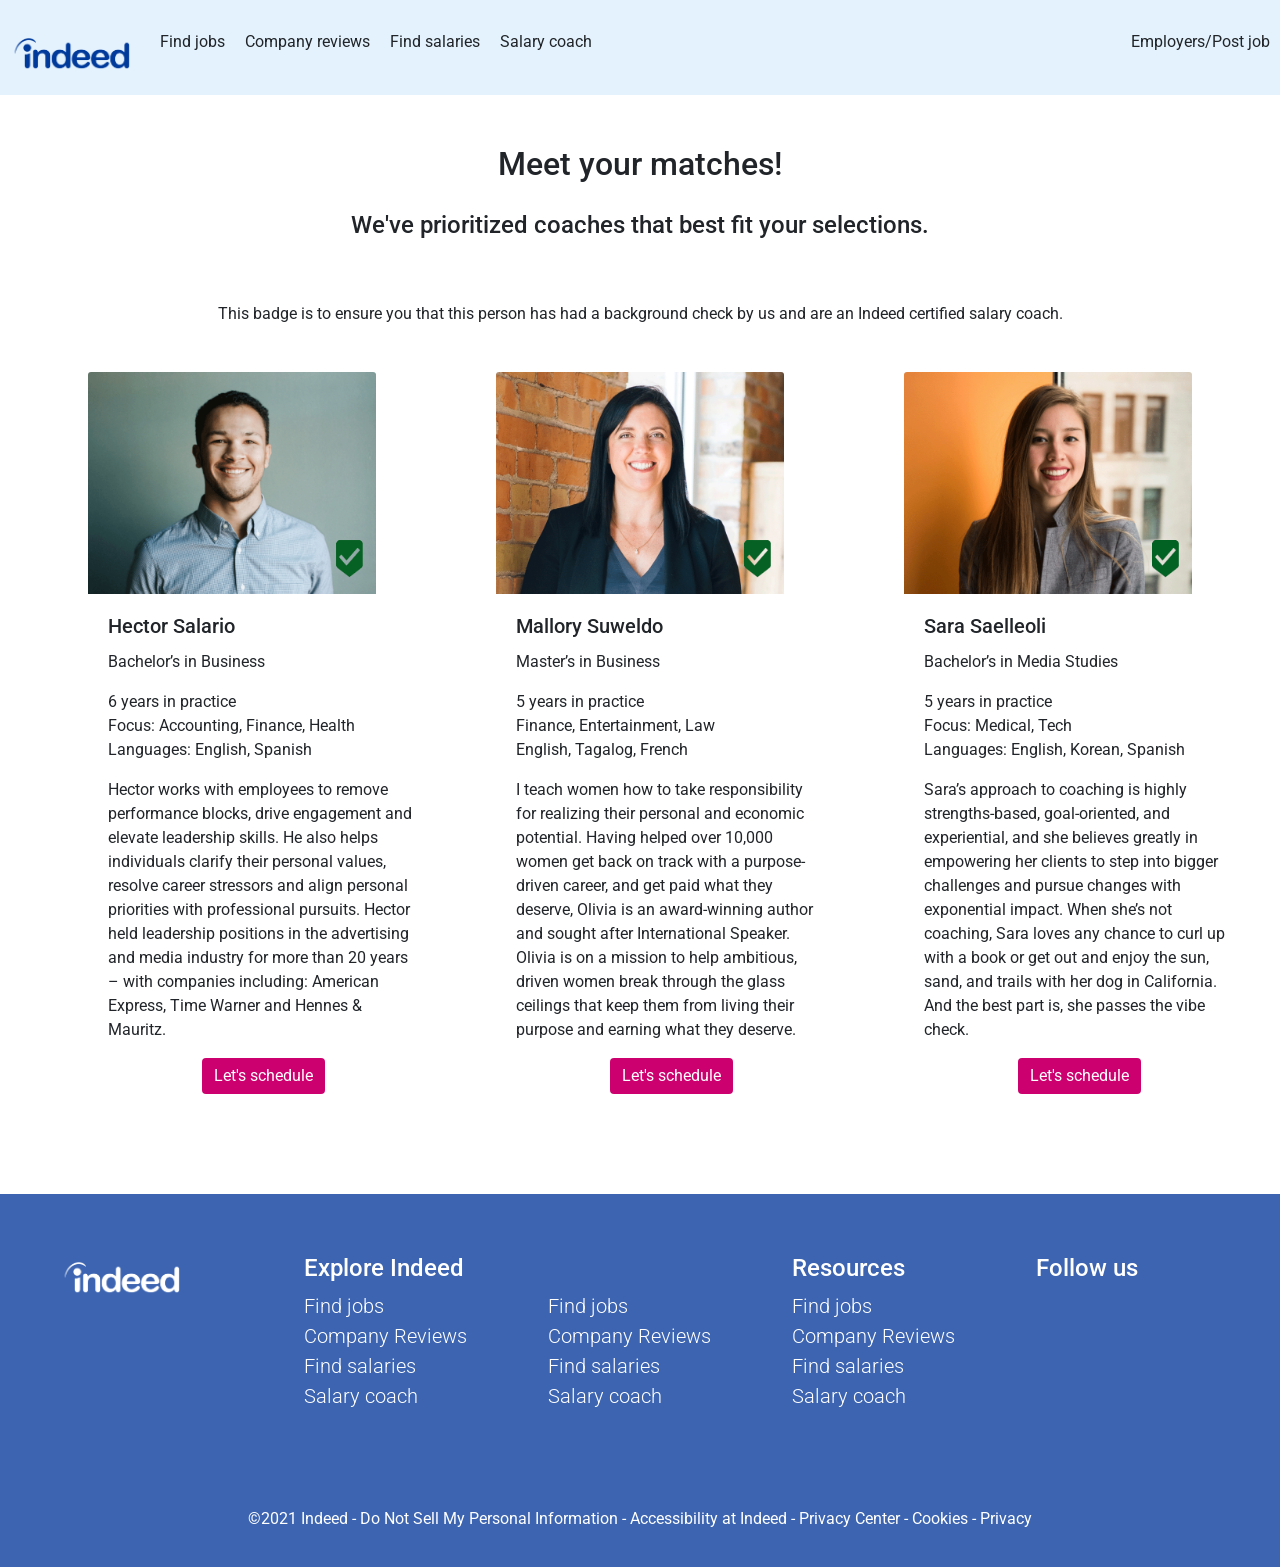
==== index.html @ b339feb4 "Update index.html" ====
<!DOCTYPE html>
<html lang="en"></html>
<head>
    <meta charset="UTF-8">
    <meta http-equiv="X-UA-Compatible" content="IE=edge">
    <meta name="viewport" content="width=device-width, initial-scale=1.0">
    <link rel="stylesheet" href="https://stackpath.bootstrapcdn.com/bootstrap/4.3.1/css/bootstrap.min.css" integrity="sha384-ggOyR0iXCbMQv3Xipma34MD+dH/1fQ784/j6cY/iJTQUOhcWr7x9JvoRxT2MZw1T" crossorigin="anonymous">
    <link rel="stylesheet" href="style.css">
    <link rel="preconnect" href="https://fonts.googleapis.com">
    <link rel="preconnect" href="https://fonts.gstatic.com" crossorigin>
    <link href="https://fonts.googleapis.com/css2?family=Roboto:ital,wght@0,100;1,100&display=swap" rel="stylesheet">
    <link rel="preconnect" href="https://fonts.googleapis.com">
    <link rel="preconnect" href="https://fonts.gstatic.com" crossorigin>
    <link href="https://fonts.googleapis.com/css2?family=Noto+Sans&display=swap" rel="stylesheet">

    <title>final-project-salary-meet-your-matches</title>
</head>
    <nav class="nav" style="background-color: #e3f2fd;">
        <ul class="ul">
            <li class="li">
            <img src="images/Indeed_2021_Logo_RGB_Blue.png" style="width:130px; height:50px;" alt="indeed-logo-dark">
            </li>
            <li class="li">Find jobs
            </li>
            <li class="li">Company reviews
            </li>
            <li class="li">Find salaries
            </li>
            <li class="li">Salary coach
            </li>
            <li class="li" id="upper-right">Employers/Post job
            </li>
        </ul>
    </nav>
<body>

<section>
<h2>Meet your matches!</h2>
<h4>We've prioritized coaches that best fit your selections.</h4>
<div class="badge-description">
    <img>
    <p>This badge is to ensure you that this person has had a background check by us and are an Indeed certified salary coach.</p>
</div>
<section>
<section>
    <div class="coach-selections">
        <div class="coach" style="width: 18rem;">
            <img src="images/coach-hector-badge.png" class="card-img-top" alt="hector">
            <div class="card-body">
                <h5 class="card-title">Hector Salario</h5>
                <p class="card-text">Bachelor’s in Business</p>
                <p class="card-text">6 years in practice<br>Focus: Accounting, Finance, Health<br>Languages: English, Spanish</p>
                <p class="card-text">Hector works with employees to remove performance blocks, drive engagement and elevate leadership skills. He also helps individuals clarify their personal values, resolve career stressors and align personal priorities with professional pursuits. Hector held leadership positions in the advertising and media industry for more than 20 years – with companies including: American Express, Time Warner and Hennes & Mauritz.</p>
                <div class="schedule-button">
                <a href="#" class="btn btn-primary">Let's schedule</a>
                </div>
            </div>
        </div>
        <div class="coach" style="width: 18rem;">
            <img src="images/coach-mallory-badge.png" class="card-img-top" alt="mallory">
            <div class="card-body">
                <h5 class="card-title">Mallory Suweldo</h5>
                <p class="card-text">Master’s in Business</p>
                <p class="card-text">5 years in practice<br>Finance, Entertainment, Law<br>English, Tagalog, French</p>
                <p class="card-text">I teach women how to take responsibility for realizing their personal and economic potential. Having helped over 10,000 women get back on track with a purpose-driven career, and get paid what they deserve, Olivia is an award-winning author and sought after International Speaker. Olivia is on a mission to help ambitious, driven women break through the glass ceilings that keep them from living their purpose and earning what they deserve. </p>
                <div class="schedule-button">
                <a href="https://yixiaoli06.github.io/final-project-salary-coach-selection-page/" class="btn btn-primary">Let's schedule</a>
                </div>
            </div>
        </div>
        <div class="coach" style="width: 18rem;">
            <img src="images/coach-sara-badge.png" class="card-img-top" alt="sara">
            <div class="card-body">
                <h5 class="card-title">Sara Saelleoli</h5>
                <p class="card-text">Bachelor’s in Media Studies</p>
                <p class="card-text">5 years in practice<br>Focus: Medical, Tech<br>Languages: English, Korean, Spanish</p>
                <p class="card-text">Sara’s approach to coaching is highly strengths-based, goal-oriented, and experiential, and she believes greatly in empowering her clients to step into bigger challenges and pursue changes with exponential impact. When she’s not coaching, Sara loves any chance to curl up with a book or get out and enjoy the sun, sand, and trails with her dog in California. And the best part is, she passes the vibe check.</p>
                <div class="schedule-button">
                <a href="#" class="btn btn-primary">Let's schedule</a>
                </div>
            </div>
        </div>
    </div>


    <div class="footer">
        <div class="light-logo">
            <img src="images/Indeed_2021_Logo_RGB_White.png" style="width:130px; height:50px;" alt="indeed-logo-light"> 
        </div>
        <div class="explore-indeed">
          <h4 id="footerheading">Explore Indeed</h4>
          <p class="lead">Find jobs<br>Company Reviews<br>Find salaries<br>Salary coach</p>
        </div>
        <div class="explore-indeed-cont">
            <h4 id="footerheading"><br></h4>
            <p class="lead">Find jobs<br>Company Reviews<br>Find salaries<br>Salary coach</p>
        </div>
        <div class="resources">
            <h4 id="footerheading">Resources</h4>
            <p class="lead">Find jobs<br>Company Reviews<br>Find salaries<br>Salary coach</p>
        </div>
        <div class="follow-us">
            <h4 id="footerheading">Follow us</h4>
        </div>
      </div>
      <div class="copyright">
        <p id="textcopy">©2021 Indeed - Do Not Sell My Personal Information - Accessibility at Indeed - Privacy Center - Cookies - Privacy</p>
    </div>
</section>



        <script src="https://code.jquery.com/jquery-3.3.1.slim.min.js" integrity="sha384-q8i/X+965DzO0rT7abK41JStQIAqVgRVzpbzo5smXKp4YfRvH+8abtTE1Pi6jizo" crossorigin="anonymous"></script>
        <script src="https://cdnjs.cloudflare.com/ajax/libs/popper.js/1.14.7/umd/popper.min.js" integrity="sha384-UO2eT0CpHqdSJQ6hJty5KVphtPhzWj9WO1clHTMGa3JDZwrnQq4sF86dIHNDz0W1" crossorigin="anonymous"></script>
        <script src="https://stackpath.bootstrapcdn.com/bootstrap/4.3.1/js/bootstrap.min.js" integrity="sha384-JjSmVgyd0p3pXB1rRibZUAYoIIy6OrQ6VrjIEaFf/nJGzIxFDsf4x0xIM+B07jRM" crossorigin="anonymous"></script>
    </body>
    </html>
---- style.css ----
h1{
font-family: 'Noto Sans', sans-serif;
font: bold;
text-align: center;
padding: 20px;
color: white;
}

h2{
font: bold;
text-align: center;
padding: 50px 0px 20px 0px;
}

h4{
text-align: center;
}

.badge-description{
text-align: center;
padding: 30px;
}

a{
text-align: center;
}

.nav{
height: 95px;
}

.nav li{
display: inline-block;
font-size: 16px;
padding: 10px;
text-align: end;
float: left;
}

.nav li:hover{
color: #CC006E;
}

ul{
width: 100%;
text-align: center;
padding: 20px 0px 0px 0px;
}

#upper-right{
float: right;
padding: 10px;
}

.coach-selections{
display: flex;
flex-direction: row;
justify-content: center;
text-align: left;
}

.coach{
display: block;
margin-left: 60px;
margin-right: 60px;
width: 100%;
}

.card-body{
width: 350px;
height: 600px;
}

.schedule-button{
display: flex;
align-content: flex-end;
justify-content: center;
}

.btn{
background-color: #CC006E;
border: #CC006E;
align-items:  center;
font-size: 16px;
}

.btn:hover{
background-color:lightpink;
border: #CC006E;
color: #CC006E;
}

.footer{
background-color:#3C64B1;
color: white;
padding: 30px;
display: flex;
}

.light-logo{
padding: 30px;
width: 100%;
}

.explore-indeed{
padding: 30px;
width: 100%;
}

.explore-indeed-cont{
padding: 30px;
width: 100%;
}

.resources{
padding: 30px;
width: 100%;
}

.follow-us{
padding: 30px;
width: 100%;
}

#footerheading{
text-align: left;
}

.copyright{
background-color: #3C64B1;
padding: 20px;
}

#textcopy{
color: white;
text-align: center;
justify-content: center;
}
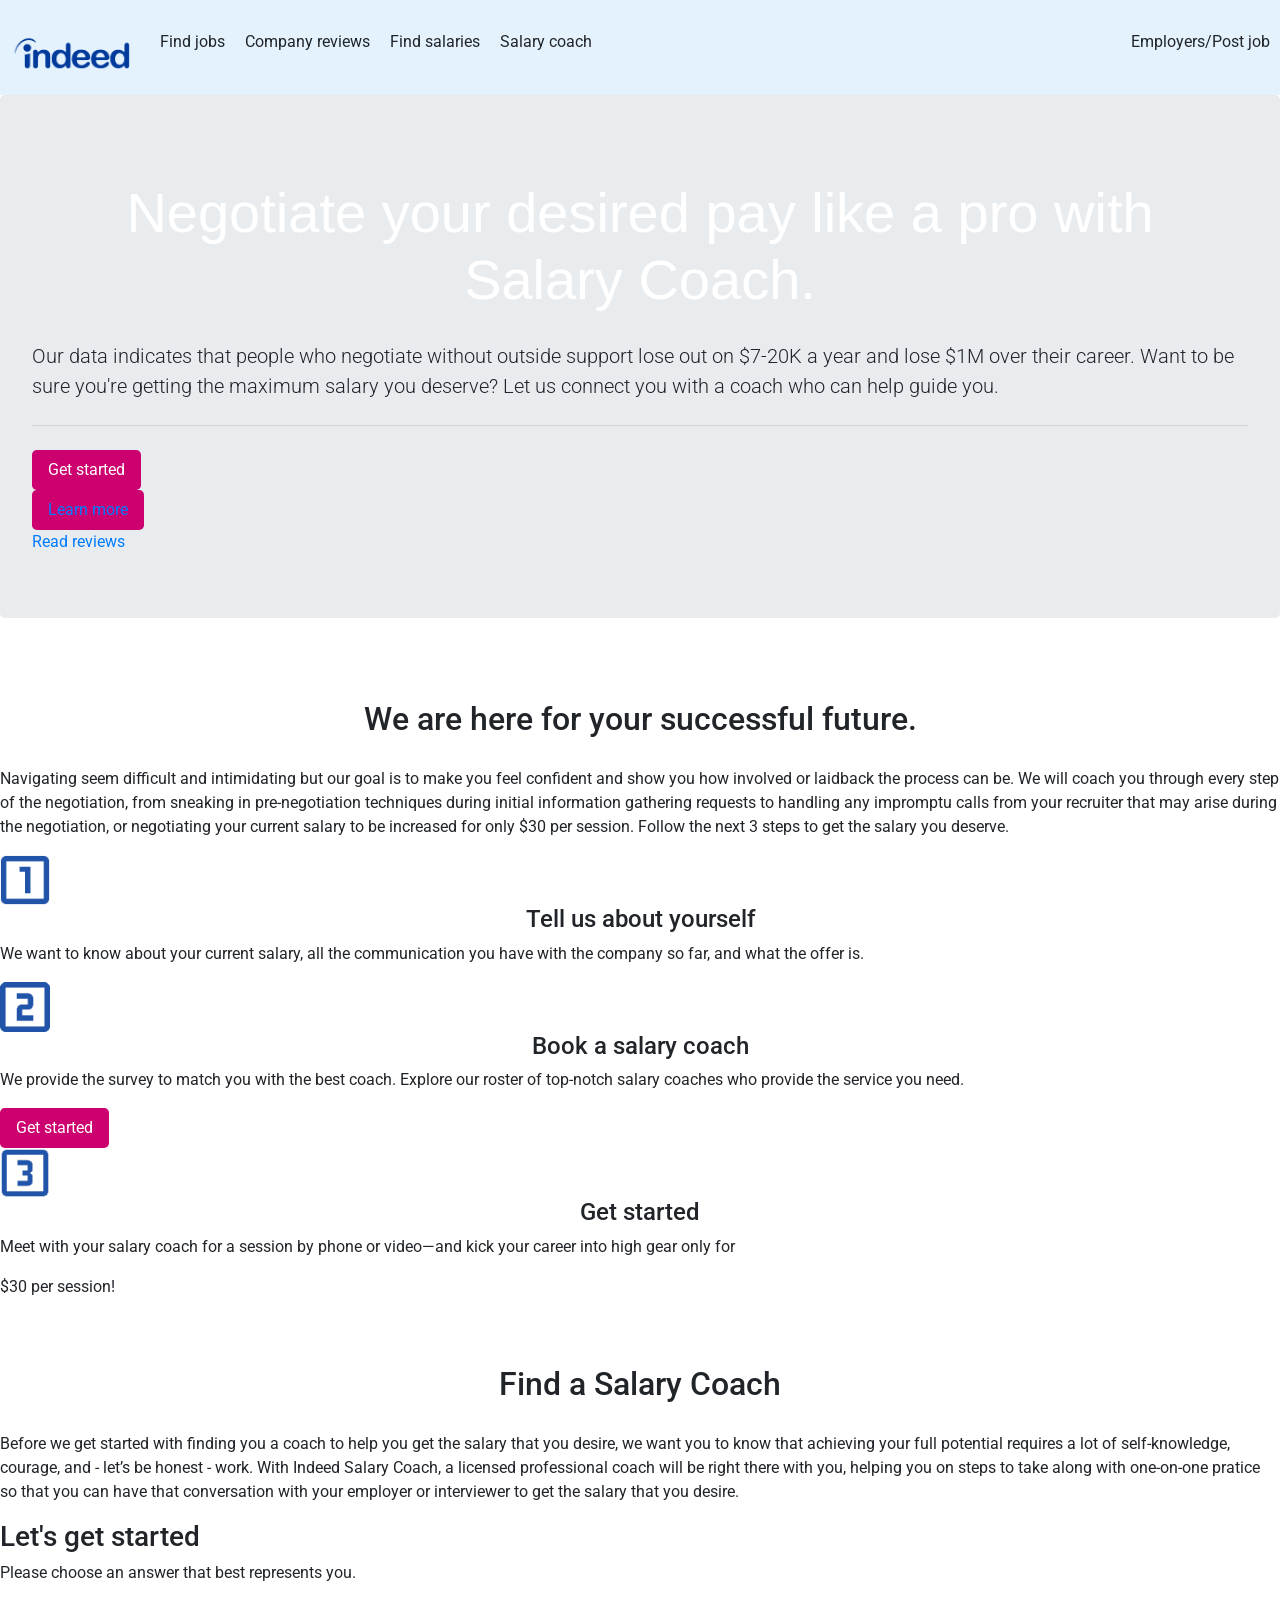
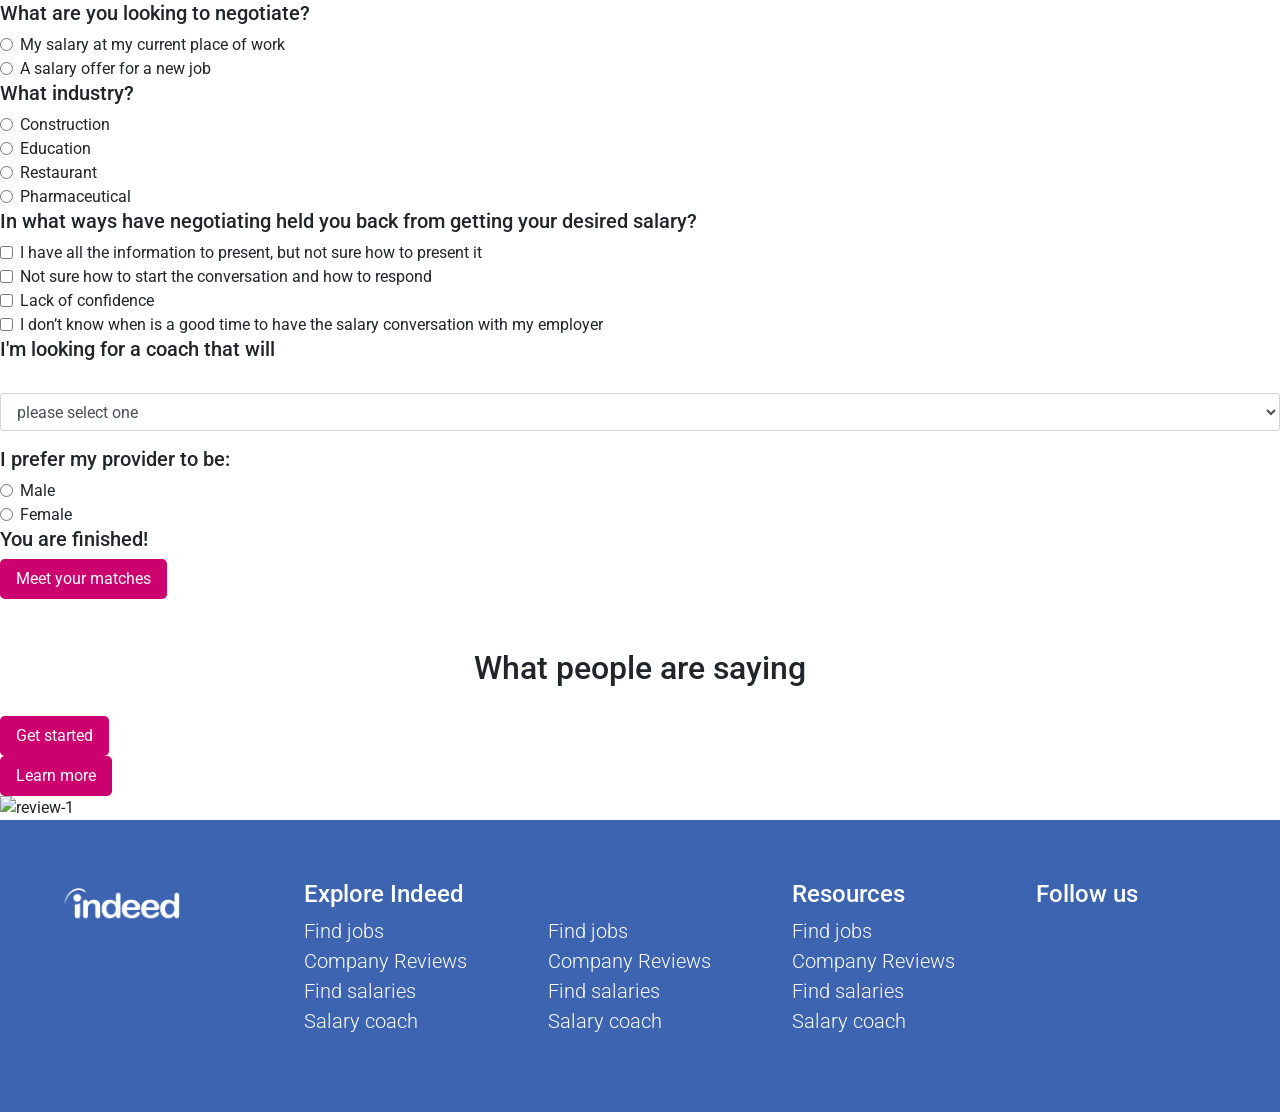
==== commit 395cc5ad: "renamed index to matches and added new homepage" ====
--- a/index.html
+++ b/index.html
@@ -13,12 +13,12 @@
     <link rel="preconnect" href="https://fonts.gstatic.com" crossorigin>
     <link href="https://fonts.googleapis.com/css2?family=Noto+Sans&display=swap" rel="stylesheet">
 
-    <title>final-project-salary-meet-your-matches</title>
+    <title>final-project-landing-page</title>
 </head>
     <nav class="nav" style="background-color: #e3f2fd;">
         <ul class="ul">
-            <li class="li">
-            <img src="images/Indeed_2021_Logo_RGB_Blue.png" style="width:130px; height:50px;" alt="indeed-logo-dark">
+            <li class="li" id="logo">
+                <img src="images/Indeed_2021_Logo_RGB_Blue.png" style="width:130px; height:50px;" alt="indeed-logo-dark">
             </li>
             <li class="li">Find jobs
             </li>
@@ -33,56 +33,223 @@
         </ul>
     </nav>
 <body>
-
-<section>
-<h2>Meet your matches!</h2>
-<h4>We've prioritized coaches that best fit your selections.</h4>
-<div class="badge-description">
-    <img>
-    <p>This badge is to ensure you that this person has had a background check by us and are an Indeed certified salary coach.</p>
-</div>
-<section>
-<section>
-    <div class="coach-selections">
-        <div class="coach" style="width: 18rem;">
-            <img src="images/coach-hector-badge.png" class="card-img-top" alt="hector">
-            <div class="card-body">
-                <h5 class="card-title">Hector Salario</h5>
-                <p class="card-text">Bachelor’s in Business</p>
-                <p class="card-text">6 years in practice<br>Focus: Accounting, Finance, Health<br>Languages: English, Spanish</p>
-                <p class="card-text">Hector works with employees to remove performance blocks, drive engagement and elevate leadership skills. He also helps individuals clarify their personal values, resolve career stressors and align personal priorities with professional pursuits. Hector held leadership positions in the advertising and media industry for more than 20 years – with companies including: American Express, Time Warner and Hennes & Mauritz.</p>
-                <div class="schedule-button">
-                <a href="#" class="btn btn-primary">Let's schedule</a>
+<section>
+    <div class="jumbotron">
+        <h1 class="display-4">Negotiate your desired pay like a pro with Salary Coach.</h1>
+        <p class="lead">Our data indicates that people who negotiate without outside support 
+            lose out on $7-20K a year and lose $1M over their career. Want to be sure you're getting the maximum salary you deserve? Let us connect you with a coach who can help guide you.</p>
+        <hr class="my-4">
+        <div class="heroCTAflex">
+            <div class="heroCTA-get-started">
+                <a class="btn btn-primary btn-lg" href="#get-started" role="button">Get started</a>
+            </div>
+            <div class="heroCTA-learn-more">
+                <a class="btn btn-outline-primary btn-lg" id="alt-btn-style" href="#learn-more" role="button">Learn more</a>
+            </div>
+        </div>
+        <div class="read-reviews-container">
+            <a class="read-reviews" href="#read-reviews">Read reviews</a>
+        </div>
+    </div>
+</section>
+<section>
+    <div class="intro">
+        <h2 id="learn-more">We are here for your successful future.</h2>
+        <p>Navigating seem difficult and intimidating but our goal is to make you feel confident and show you how involved or laidback the process can be. We will coach you through every step of the negotiation, from sneaking in pre-negotiation techniques during initial information gathering requests to handling any impromptu calls from your recruiter that may arise during the negotiation, or negotiating your current salary to be increased for only $30 per session. 
+            Follow the next 3 steps to get the salary you deserve.</p>
+    </div>
+    <div class="intro-cards">
+        <div class="flex-container">
+            <div class="intro-icon">
+                <img src="images/icon-step-1.png" style="width:50px; height:50px;" alt="icon-step-1">
+            </div>
+            <h4>Tell us about yourself</h4>
+            <p>We want to know about your current salary, all the communication you have with the company so far, and what the offer is.</p>
+        </div>
+        <div class="flex-container">
+            <div class="intro-icon">
+                <img src="images/icon-step-2.png" style="width:50px; height:50px;" alt="icon-step-2">
+            </div>
+            <h4>Book a salary coach</h4>
+            <p>We provide the survey to match you with the best coach. Explore our roster of top-notch salary coaches who provide the service you need. </p>
+            <div class="central-btn">
+                <a class="btn btn-primary btn-lg" id="introCTA" href="#get-started" role="button">Get started</a>
+            </div>
+            </div>
+        <div class="flex-container">
+            <div class="intro-icon">
+                <img src="images/icon-step-3.png" style="width:50px; height:50px;" alt="icon-step-3">
+            </div>
+            <h4>Get started</h4>
+            <p>Meet with your salary coach for a session by phone or video—and kick your career into high gear only for</p>
+            <p class="price">$30 per session!</p>
+        </div>
+    </div>
+    </div>
+    <div class="find-coach">
+        <h2>Find a Salary Coach</h2>
+        <p>Before we get started with finding you a coach to help you get the salary that you desire, we want you to know that achieving your full potential requires a lot of self-knowledge, courage, and - let’s be honest - work. With Indeed Salary Coach, a licensed professional coach will be right there with you, helping you on steps to take along with one-on-one pratice so that you can have that conversation with your employer or interviewer to get the salary that you desire.</p>
+    </div>
+</section>
+<section>
+    <div class="form">
+        <div class="heading">
+            <h3 id="get-started">Let's get started</h3>
+            <p>Please choose an answer that best represents you.</p>
+        </div>
+        <div class="q1">
+            <h5>What are you looking to negotiate?</h5>
+            <div class="form-check">
+                <input class="form-check-input" type="radio" name="exampleRadios" id="exampleRadios1" value="option1" >
+                <label class="form-check-label" for="exampleRadios1">
+                My salary at my current place of work
+                </label>
+            </div>
+            <div class="form-check">
+                <input class="form-check-input" type="radio" name="exampleRadios" id="exampleRadios2" value="option2">
+                <label class="form-check-label" for="exampleRadios2">
+                A salary offer for a new job
+                </label>
+            </div>
+        </div>
+        <div class="q2">
+            <h5>What industry?</h5>
+            <div class="form-check">
+                <input class="form-check-input" type="radio" name="exampleRadios" id="exampleRadios1" value="option3" >
+                <label class="form-check-label" for="exampleRadios3">
+                Construction
+                </label>
+            </div>
+            <div class="form-check">
+                <input class="form-check-input" type="radio" name="exampleRadios" id="exampleRadios2" value="option4">
+                <label class="form-check-label" for="exampleRadios4">
+                Education
+                </label>
+            </div>
+            <div class="form-check">
+                <input class="form-check-input" type="radio" name="exampleRadios" id="exampleRadios1" value="option5" >
+                <label class="form-check-label" for="exampleRadios5">
+                Restaurant  
+                </label>
+            </div>
+            <div class="form-check">
+                <input class="form-check-input" type="radio" name="exampleRadios" id="exampleRadios2" value="option6">
+                <label class="form-check-label" for="exampleRadios6">
+                Pharmaceutical
+                </label>
+            </div>
+        </div>
+        <div class="q3">  
+            <h5>In what ways have negotiating held you back from getting your desired salary?</h5>
+            <div class="form-check">
+                <input class="form-check-input" type="checkbox" value="" id="defaultCheck1">
+                <label class="form-check-label" for="defaultCheck1">
+                I have all the information to present, but not sure how to present it
+                </label>
+            </div>
+            <div class="form-check">
+                <input class="form-check-input" type="checkbox" value="" id="defaultCheck1">
+                <label class="form-check-label" for="defaultCheck1">
+                Not sure how to start the conversation and how to respond
+                </label>
+            </div>
+            <div class="form-check">
+                <input class="form-check-input" type="checkbox" value="" id="defaultCheck1">
+                <label class="form-check-label" for="defaultCheck1">
+                Lack of confidence
+                </label>
+            </div>
+            <div class="form-check">
+                <input class="form-check-input" type="checkbox" value="" id="defaultCheck1">
+                <label class="form-check-label" for="defaultCheck1">
+                I don’t know when is a good time to have the salary conversation with my employer
+                </label>
+            </div>
+        </div>
+        <div class="q4">  
+            <h5>I'm looking for a coach that will</h5>
+            <div class="form-group">
+                <label for="exampleFormControlSelect1"></label>
+                <select class="form-control" id="exampleFormControlSelect1">
+                <option>please select one</option>
+                <option>teach me with negotiation techniques</option>
+                <option>have mock negotiation sessions with me</option>
+                <option>run me through different negotiation scenarios</option>
+                <option>help me review</option>
+                </select>
+            </div>
+        <div class="q5">
+            <h5>I prefer my provider to be:</h5>
+            <div class="form-check">
+                <input class="form-check-input" type="radio" name="exampleRadios" id="exampleRadios1" value="option1" >
+                <label class="form-check-label" for="exampleRadios1">
+                Male
+                </label>
+            </div>
+            <div class="form-check">
+                <input class="form-check-input" type="radio" name="exampleRadios" id="exampleRadios2" value="option2">
+                <label class="form-check-label" for="exampleRadios2">
+                Female
+                </label>
+            </div>
+        <div class="end-of-form">
+            <h5>You are finished!</h5>
+            <a class="btn btn-primary btn-lg" href="https://yixiaoli06.github.io/final-project-salary-meet-your-matches/" role="button">Meet your matches</a>
+        </div>
+    </div>
+</section>
+
+<section>
+    <div class="review">
+        <div class="review-container">
+
+            <div class="review-left">
+                <h2 id="read-reviews">What people are saying</h2>
+                <div class="formCTA">
+                    <div class="form-btn-get-started">
+                        <a class="btn btn-primary btn-lg" id="formbutton" href="#get-started" role="button">Get started</a>
+                    </div>
+                    <div class="form-btn-learn-more">
+                        <a class="btn btn-primary btn-lg" id="formbuttons-alt" href="#learn-more" role="button">Learn more</a>
+                    </div>
                 </div>
             </div>
-        </div>
-        <div class="coach" style="width: 18rem;">
-            <img src="images/coach-mallory-badge.png" class="card-img-top" alt="mallory">
-            <div class="card-body">
-                <h5 class="card-title">Mallory Suweldo</h5>
-                <p class="card-text">Master’s in Business</p>
-                <p class="card-text">5 years in practice<br>Finance, Entertainment, Law<br>English, Tagalog, French</p>
-                <p class="card-text">I teach women how to take responsibility for realizing their personal and economic potential. Having helped over 10,000 women get back on track with a purpose-driven career, and get paid what they deserve, Olivia is an award-winning author and sought after International Speaker. Olivia is on a mission to help ambitious, driven women break through the glass ceilings that keep them from living their purpose and earning what they deserve. </p>
-                <div class="schedule-button">
-                <a href="https://yixiaoli06.github.io/final-project-salary-coach-selection-page/" class="btn btn-primary">Let's schedule</a>
-                </div>
-            </div>
-        </div>
-        <div class="coach" style="width: 18rem;">
-            <img src="images/coach-sara-badge.png" class="card-img-top" alt="sara">
-            <div class="card-body">
-                <h5 class="card-title">Sara Saelleoli</h5>
-                <p class="card-text">Bachelor’s in Media Studies</p>
-                <p class="card-text">5 years in practice<br>Focus: Medical, Tech<br>Languages: English, Korean, Spanish</p>
-                <p class="card-text">Sara’s approach to coaching is highly strengths-based, goal-oriented, and experiential, and she believes greatly in empowering her clients to step into bigger challenges and pursue changes with exponential impact. When she’s not coaching, Sara loves any chance to curl up with a book or get out and enjoy the sun, sand, and trails with her dog in California. And the best part is, she passes the vibe check.</p>
-                <div class="schedule-button">
-                <a href="#" class="btn btn-primary">Let's schedule</a>
-                </div>
-            </div>
-        </div>
-    </div>
-
-
+
+            <div class="review-right">
+                <div id="carouselExampleIndicators" class="carousel slide" data-ride="carousel">
+                    <ol class="carousel-indicators">
+                        <li data-target="#carouselExampleIndicators" data-slide-to="0" class="active"></li>
+                        <li data-target="#carouselExampleIndicators" data-slide-to="1"></li>
+                        <li data-target="#carouselExampleIndicators" data-slide-to="2"></li>
+                    </ol>
+                    <div class="carousel-inner">
+                        <div class="carousel-item active">
+                            <img src="images/review-1-kiara.png" class="d-block w-100" alt="review-1">
+                        </div>
+                        <div class="carousel-item">
+                            <img src="images/review-2-will.png" class="d-block w-100" alt="review-2">
+                        </div>
+                        <div class="carousel-item"> 
+                            <img src="images/review-3-andrea.png" class="d-block w-100" alt="review-3">
+                        </div>
+                    </div>
+                    <a class="carousel-control-prev" href="#carouselExampleIndicators" role="button" data-slide="prev">
+                        <span class="carousel-control-prev-icon" aria-hidden="true"></span>
+                        <span class="sr-only">Previous</span>
+                    </a>
+                    <a class="carousel-control-next" href="#carouselExampleIndicators" role="button" data-slide="next">
+                        <span class="carousel-control-next-icon" aria-hidden="true"></span>
+                        <span class="sr-only">Next</span>
+                    </a>
+                    </div>
+            </div>
+
+        </div>
+    </div>
+</section>
+
+
+<section>
     <div class="footer">
         <div class="light-logo">
             <img src="images/Indeed_2021_Logo_RGB_White.png" style="width:130px; height:50px;" alt="indeed-logo-light"> 
@@ -94,21 +261,16 @@
         <div class="explore-indeed-cont">
             <h4 id="footerheading"><br></h4>
             <p class="lead">Find jobs<br>Company Reviews<br>Find salaries<br>Salary coach</p>
-        </div>
-        <div class="resources">
+          </div>
+          <div class="resources">
             <h4 id="footerheading">Resources</h4>
             <p class="lead">Find jobs<br>Company Reviews<br>Find salaries<br>Salary coach</p>
-        </div>
-        <div class="follow-us">
+          </div>
+          <div class="follow-us">
             <h4 id="footerheading">Follow us</h4>
-        </div>
+          </div>
       </div>
-      <div class="copyright">
-        <p id="textcopy">©2021 Indeed - Do Not Sell My Personal Information - Accessibility at Indeed - Privacy Center - Cookies - Privacy</p>
-    </div>
-</section>
-
-
+</section>
 
         <script src="https://code.jquery.com/jquery-3.3.1.slim.min.js" integrity="sha384-q8i/X+965DzO0rT7abK41JStQIAqVgRVzpbzo5smXKp4YfRvH+8abtTE1Pi6jizo" crossorigin="anonymous"></script>
         <script src="https://cdnjs.cloudflare.com/ajax/libs/popper.js/1.14.7/umd/popper.min.js" integrity="sha384-UO2eT0CpHqdSJQ6hJty5KVphtPhzWj9WO1clHTMGa3JDZwrnQq4sF86dIHNDz0W1" crossorigin="anonymous"></script>
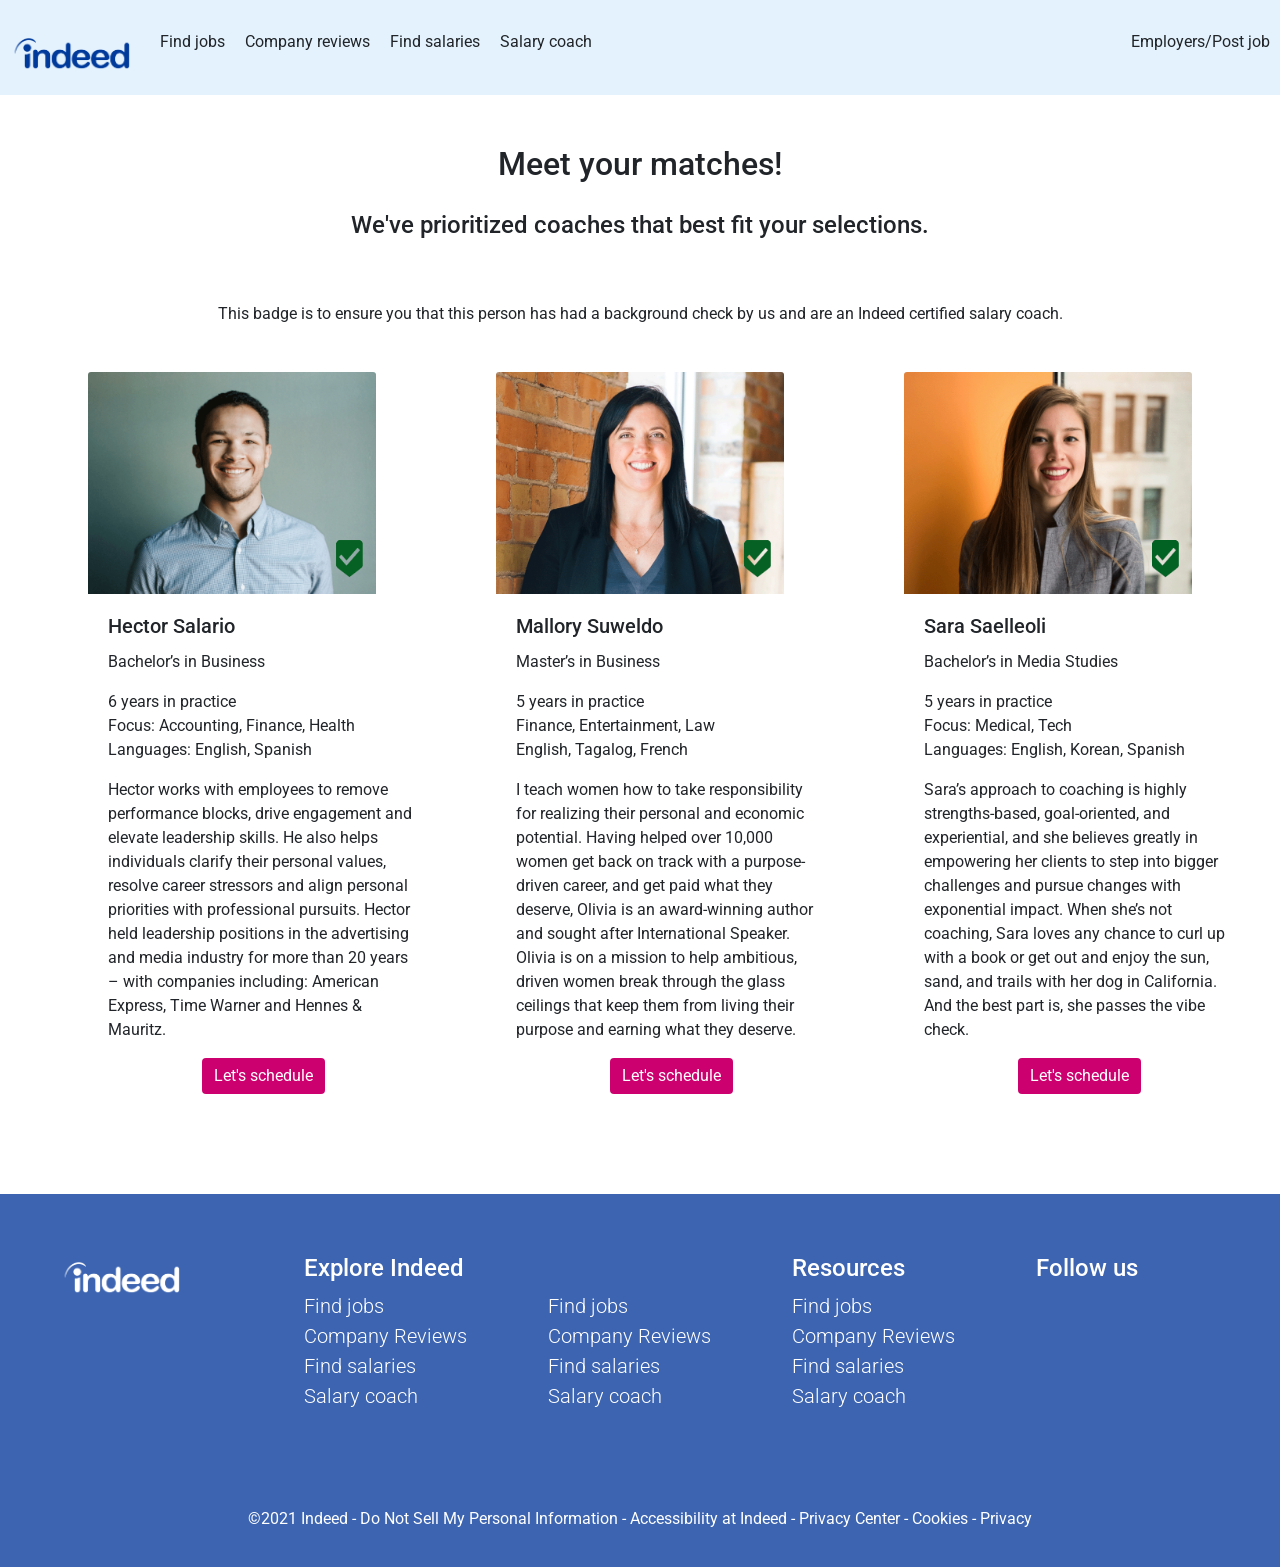
==== commit fef3bebf: "removed the extra html" ====
--- a/index.html
+++ b/index.html
@@ -13,12 +13,12 @@
     <link rel="preconnect" href="https://fonts.gstatic.com" crossorigin>
     <link href="https://fonts.googleapis.com/css2?family=Noto+Sans&display=swap" rel="stylesheet">
 
-    <title>final-project-landing-page</title>
+    <title>final-project-salary-meet-your-matches</title>
 </head>
     <nav class="nav" style="background-color: #e3f2fd;">
         <ul class="ul">
-            <li class="li" id="logo">
-                <img src="images/Indeed_2021_Logo_RGB_Blue.png" style="width:130px; height:50px;" alt="indeed-logo-dark">
+            <li class="li">
+            <img src="images/Indeed_2021_Logo_RGB_Blue.png" style="width:130px; height:50px;" alt="indeed-logo-dark">
             </li>
             <li class="li">Find jobs
             </li>
@@ -33,223 +33,56 @@
         </ul>
     </nav>
 <body>
+
 <section>
-    <div class="jumbotron">
-        <h1 class="display-4">Negotiate your desired pay like a pro with Salary Coach.</h1>
-        <p class="lead">Our data indicates that people who negotiate without outside support 
-            lose out on $7-20K a year and lose $1M over their career. Want to be sure you're getting the maximum salary you deserve? Let us connect you with a coach who can help guide you.</p>
-        <hr class="my-4">
-        <div class="heroCTAflex">
-            <div class="heroCTA-get-started">
-                <a class="btn btn-primary btn-lg" href="#get-started" role="button">Get started</a>
-            </div>
-            <div class="heroCTA-learn-more">
-                <a class="btn btn-outline-primary btn-lg" id="alt-btn-style" href="#learn-more" role="button">Learn more</a>
+<h2>Meet your matches!</h2>
+<h4>We've prioritized coaches that best fit your selections.</h4>
+<div class="badge-description">
+    <img>
+    <p>This badge is to ensure you that this person has had a background check by us and are an Indeed certified salary coach.</p>
+</div>
+<section>
+<section>
+    <div class="coach-selections">
+        <div class="coach" style="width: 18rem;">
+            <img src="images/coach-hector-badge.png" class="card-img-top" alt="hector">
+            <div class="card-body">
+                <h5 class="card-title">Hector Salario</h5>
+                <p class="card-text">Bachelor’s in Business</p>
+                <p class="card-text">6 years in practice<br>Focus: Accounting, Finance, Health<br>Languages: English, Spanish</p>
+                <p class="card-text">Hector works with employees to remove performance blocks, drive engagement and elevate leadership skills. He also helps individuals clarify their personal values, resolve career stressors and align personal priorities with professional pursuits. Hector held leadership positions in the advertising and media industry for more than 20 years – with companies including: American Express, Time Warner and Hennes & Mauritz.</p>
+                <div class="schedule-button">
+                <a href="#" class="btn btn-primary">Let's schedule</a>
+                </div>
             </div>
         </div>
-        <div class="read-reviews-container">
-            <a class="read-reviews" href="#read-reviews">Read reviews</a>
+        <div class="coach" style="width: 18rem;">
+            <img src="images/coach-mallory-badge.png" class="card-img-top" alt="mallory">
+            <div class="card-body">
+                <h5 class="card-title">Mallory Suweldo</h5>
+                <p class="card-text">Master’s in Business</p>
+                <p class="card-text">5 years in practice<br>Finance, Entertainment, Law<br>English, Tagalog, French</p>
+                <p class="card-text">I teach women how to take responsibility for realizing their personal and economic potential. Having helped over 10,000 women get back on track with a purpose-driven career, and get paid what they deserve, Olivia is an award-winning author and sought after International Speaker. Olivia is on a mission to help ambitious, driven women break through the glass ceilings that keep them from living their purpose and earning what they deserve. </p>
+                <div class="schedule-button">
+                <a href="https://yixiaoli06.github.io/final-project-salary-coach-selection-page/" class="btn btn-primary">Let's schedule</a>
+                </div>
+            </div>
+        </div>
+        <div class="coach" style="width: 18rem;">
+            <img src="images/coach-sara-badge.png" class="card-img-top" alt="sara">
+            <div class="card-body">
+                <h5 class="card-title">Sara Saelleoli</h5>
+                <p class="card-text">Bachelor’s in Media Studies</p>
+                <p class="card-text">5 years in practice<br>Focus: Medical, Tech<br>Languages: English, Korean, Spanish</p>
+                <p class="card-text">Sara’s approach to coaching is highly strengths-based, goal-oriented, and experiential, and she believes greatly in empowering her clients to step into bigger challenges and pursue changes with exponential impact. When she’s not coaching, Sara loves any chance to curl up with a book or get out and enjoy the sun, sand, and trails with her dog in California. And the best part is, she passes the vibe check.</p>
+                <div class="schedule-button">
+                <a href="#" class="btn btn-primary">Let's schedule</a>
+                </div>
+            </div>
         </div>
     </div>
-</section>
-<section>
-    <div class="intro">
-        <h2 id="learn-more">We are here for your successful future.</h2>
-        <p>Navigating seem difficult and intimidating but our goal is to make you feel confident and show you how involved or laidback the process can be. We will coach you through every step of the negotiation, from sneaking in pre-negotiation techniques during initial information gathering requests to handling any impromptu calls from your recruiter that may arise during the negotiation, or negotiating your current salary to be increased for only $30 per session. 
-            Follow the next 3 steps to get the salary you deserve.</p>
-    </div>
-    <div class="intro-cards">
-        <div class="flex-container">
-            <div class="intro-icon">
-                <img src="images/icon-step-1.png" style="width:50px; height:50px;" alt="icon-step-1">
-            </div>
-            <h4>Tell us about yourself</h4>
-            <p>We want to know about your current salary, all the communication you have with the company so far, and what the offer is.</p>
-        </div>
-        <div class="flex-container">
-            <div class="intro-icon">
-                <img src="images/icon-step-2.png" style="width:50px; height:50px;" alt="icon-step-2">
-            </div>
-            <h4>Book a salary coach</h4>
-            <p>We provide the survey to match you with the best coach. Explore our roster of top-notch salary coaches who provide the service you need. </p>
-            <div class="central-btn">
-                <a class="btn btn-primary btn-lg" id="introCTA" href="#get-started" role="button">Get started</a>
-            </div>
-            </div>
-        <div class="flex-container">
-            <div class="intro-icon">
-                <img src="images/icon-step-3.png" style="width:50px; height:50px;" alt="icon-step-3">
-            </div>
-            <h4>Get started</h4>
-            <p>Meet with your salary coach for a session by phone or video—and kick your career into high gear only for</p>
-            <p class="price">$30 per session!</p>
-        </div>
-    </div>
-    </div>
-    <div class="find-coach">
-        <h2>Find a Salary Coach</h2>
-        <p>Before we get started with finding you a coach to help you get the salary that you desire, we want you to know that achieving your full potential requires a lot of self-knowledge, courage, and - let’s be honest - work. With Indeed Salary Coach, a licensed professional coach will be right there with you, helping you on steps to take along with one-on-one pratice so that you can have that conversation with your employer or interviewer to get the salary that you desire.</p>
-    </div>
-</section>
-<section>
-    <div class="form">
-        <div class="heading">
-            <h3 id="get-started">Let's get started</h3>
-            <p>Please choose an answer that best represents you.</p>
-        </div>
-        <div class="q1">
-            <h5>What are you looking to negotiate?</h5>
-            <div class="form-check">
-                <input class="form-check-input" type="radio" name="exampleRadios" id="exampleRadios1" value="option1" >
-                <label class="form-check-label" for="exampleRadios1">
-                My salary at my current place of work
-                </label>
-            </div>
-            <div class="form-check">
-                <input class="form-check-input" type="radio" name="exampleRadios" id="exampleRadios2" value="option2">
-                <label class="form-check-label" for="exampleRadios2">
-                A salary offer for a new job
-                </label>
-            </div>
-        </div>
-        <div class="q2">
-            <h5>What industry?</h5>
-            <div class="form-check">
-                <input class="form-check-input" type="radio" name="exampleRadios" id="exampleRadios1" value="option3" >
-                <label class="form-check-label" for="exampleRadios3">
-                Construction
-                </label>
-            </div>
-            <div class="form-check">
-                <input class="form-check-input" type="radio" name="exampleRadios" id="exampleRadios2" value="option4">
-                <label class="form-check-label" for="exampleRadios4">
-                Education
-                </label>
-            </div>
-            <div class="form-check">
-                <input class="form-check-input" type="radio" name="exampleRadios" id="exampleRadios1" value="option5" >
-                <label class="form-check-label" for="exampleRadios5">
-                Restaurant  
-                </label>
-            </div>
-            <div class="form-check">
-                <input class="form-check-input" type="radio" name="exampleRadios" id="exampleRadios2" value="option6">
-                <label class="form-check-label" for="exampleRadios6">
-                Pharmaceutical
-                </label>
-            </div>
-        </div>
-        <div class="q3">  
-            <h5>In what ways have negotiating held you back from getting your desired salary?</h5>
-            <div class="form-check">
-                <input class="form-check-input" type="checkbox" value="" id="defaultCheck1">
-                <label class="form-check-label" for="defaultCheck1">
-                I have all the information to present, but not sure how to present it
-                </label>
-            </div>
-            <div class="form-check">
-                <input class="form-check-input" type="checkbox" value="" id="defaultCheck1">
-                <label class="form-check-label" for="defaultCheck1">
-                Not sure how to start the conversation and how to respond
-                </label>
-            </div>
-            <div class="form-check">
-                <input class="form-check-input" type="checkbox" value="" id="defaultCheck1">
-                <label class="form-check-label" for="defaultCheck1">
-                Lack of confidence
-                </label>
-            </div>
-            <div class="form-check">
-                <input class="form-check-input" type="checkbox" value="" id="defaultCheck1">
-                <label class="form-check-label" for="defaultCheck1">
-                I don’t know when is a good time to have the salary conversation with my employer
-                </label>
-            </div>
-        </div>
-        <div class="q4">  
-            <h5>I'm looking for a coach that will</h5>
-            <div class="form-group">
-                <label for="exampleFormControlSelect1"></label>
-                <select class="form-control" id="exampleFormControlSelect1">
-                <option>please select one</option>
-                <option>teach me with negotiation techniques</option>
-                <option>have mock negotiation sessions with me</option>
-                <option>run me through different negotiation scenarios</option>
-                <option>help me review</option>
-                </select>
-            </div>
-        <div class="q5">
-            <h5>I prefer my provider to be:</h5>
-            <div class="form-check">
-                <input class="form-check-input" type="radio" name="exampleRadios" id="exampleRadios1" value="option1" >
-                <label class="form-check-label" for="exampleRadios1">
-                Male
-                </label>
-            </div>
-            <div class="form-check">
-                <input class="form-check-input" type="radio" name="exampleRadios" id="exampleRadios2" value="option2">
-                <label class="form-check-label" for="exampleRadios2">
-                Female
-                </label>
-            </div>
-        <div class="end-of-form">
-            <h5>You are finished!</h5>
-            <a class="btn btn-primary btn-lg" href="https://yixiaoli06.github.io/final-project-salary-meet-your-matches/" role="button">Meet your matches</a>
-        </div>
-    </div>
-</section>
-
-<section>
-    <div class="review">
-        <div class="review-container">
-
-            <div class="review-left">
-                <h2 id="read-reviews">What people are saying</h2>
-                <div class="formCTA">
-                    <div class="form-btn-get-started">
-                        <a class="btn btn-primary btn-lg" id="formbutton" href="#get-started" role="button">Get started</a>
-                    </div>
-                    <div class="form-btn-learn-more">
-                        <a class="btn btn-primary btn-lg" id="formbuttons-alt" href="#learn-more" role="button">Learn more</a>
-                    </div>
-                </div>
-            </div>
-
-            <div class="review-right">
-                <div id="carouselExampleIndicators" class="carousel slide" data-ride="carousel">
-                    <ol class="carousel-indicators">
-                        <li data-target="#carouselExampleIndicators" data-slide-to="0" class="active"></li>
-                        <li data-target="#carouselExampleIndicators" data-slide-to="1"></li>
-                        <li data-target="#carouselExampleIndicators" data-slide-to="2"></li>
-                    </ol>
-                    <div class="carousel-inner">
-                        <div class="carousel-item active">
-                            <img src="images/review-1-kiara.png" class="d-block w-100" alt="review-1">
-                        </div>
-                        <div class="carousel-item">
-                            <img src="images/review-2-will.png" class="d-block w-100" alt="review-2">
-                        </div>
-                        <div class="carousel-item"> 
-                            <img src="images/review-3-andrea.png" class="d-block w-100" alt="review-3">
-                        </div>
-                    </div>
-                    <a class="carousel-control-prev" href="#carouselExampleIndicators" role="button" data-slide="prev">
-                        <span class="carousel-control-prev-icon" aria-hidden="true"></span>
-                        <span class="sr-only">Previous</span>
-                    </a>
-                    <a class="carousel-control-next" href="#carouselExampleIndicators" role="button" data-slide="next">
-                        <span class="carousel-control-next-icon" aria-hidden="true"></span>
-                        <span class="sr-only">Next</span>
-                    </a>
-                    </div>
-            </div>
-
-        </div>
-    </div>
-</section>
 
 
-<section>
     <div class="footer">
         <div class="light-logo">
             <img src="images/Indeed_2021_Logo_RGB_White.png" style="width:130px; height:50px;" alt="indeed-logo-light"> 
@@ -261,16 +94,21 @@
         <div class="explore-indeed-cont">
             <h4 id="footerheading"><br></h4>
             <p class="lead">Find jobs<br>Company Reviews<br>Find salaries<br>Salary coach</p>
-          </div>
-          <div class="resources">
+        </div>
+        <div class="resources">
             <h4 id="footerheading">Resources</h4>
             <p class="lead">Find jobs<br>Company Reviews<br>Find salaries<br>Salary coach</p>
-          </div>
-          <div class="follow-us">
+        </div>
+        <div class="follow-us">
             <h4 id="footerheading">Follow us</h4>
-          </div>
+        </div>
       </div>
+      <div class="copyright">
+        <p id="textcopy">©2021 Indeed - Do Not Sell My Personal Information - Accessibility at Indeed - Privacy Center - Cookies - Privacy</p>
+    </div>
 </section>
+
+
 
         <script src="https://code.jquery.com/jquery-3.3.1.slim.min.js" integrity="sha384-q8i/X+965DzO0rT7abK41JStQIAqVgRVzpbzo5smXKp4YfRvH+8abtTE1Pi6jizo" crossorigin="anonymous"></script>
         <script src="https://cdnjs.cloudflare.com/ajax/libs/popper.js/1.14.7/umd/popper.min.js" integrity="sha384-UO2eT0CpHqdSJQ6hJty5KVphtPhzWj9WO1clHTMGa3JDZwrnQq4sF86dIHNDz0W1" crossorigin="anonymous"></script>
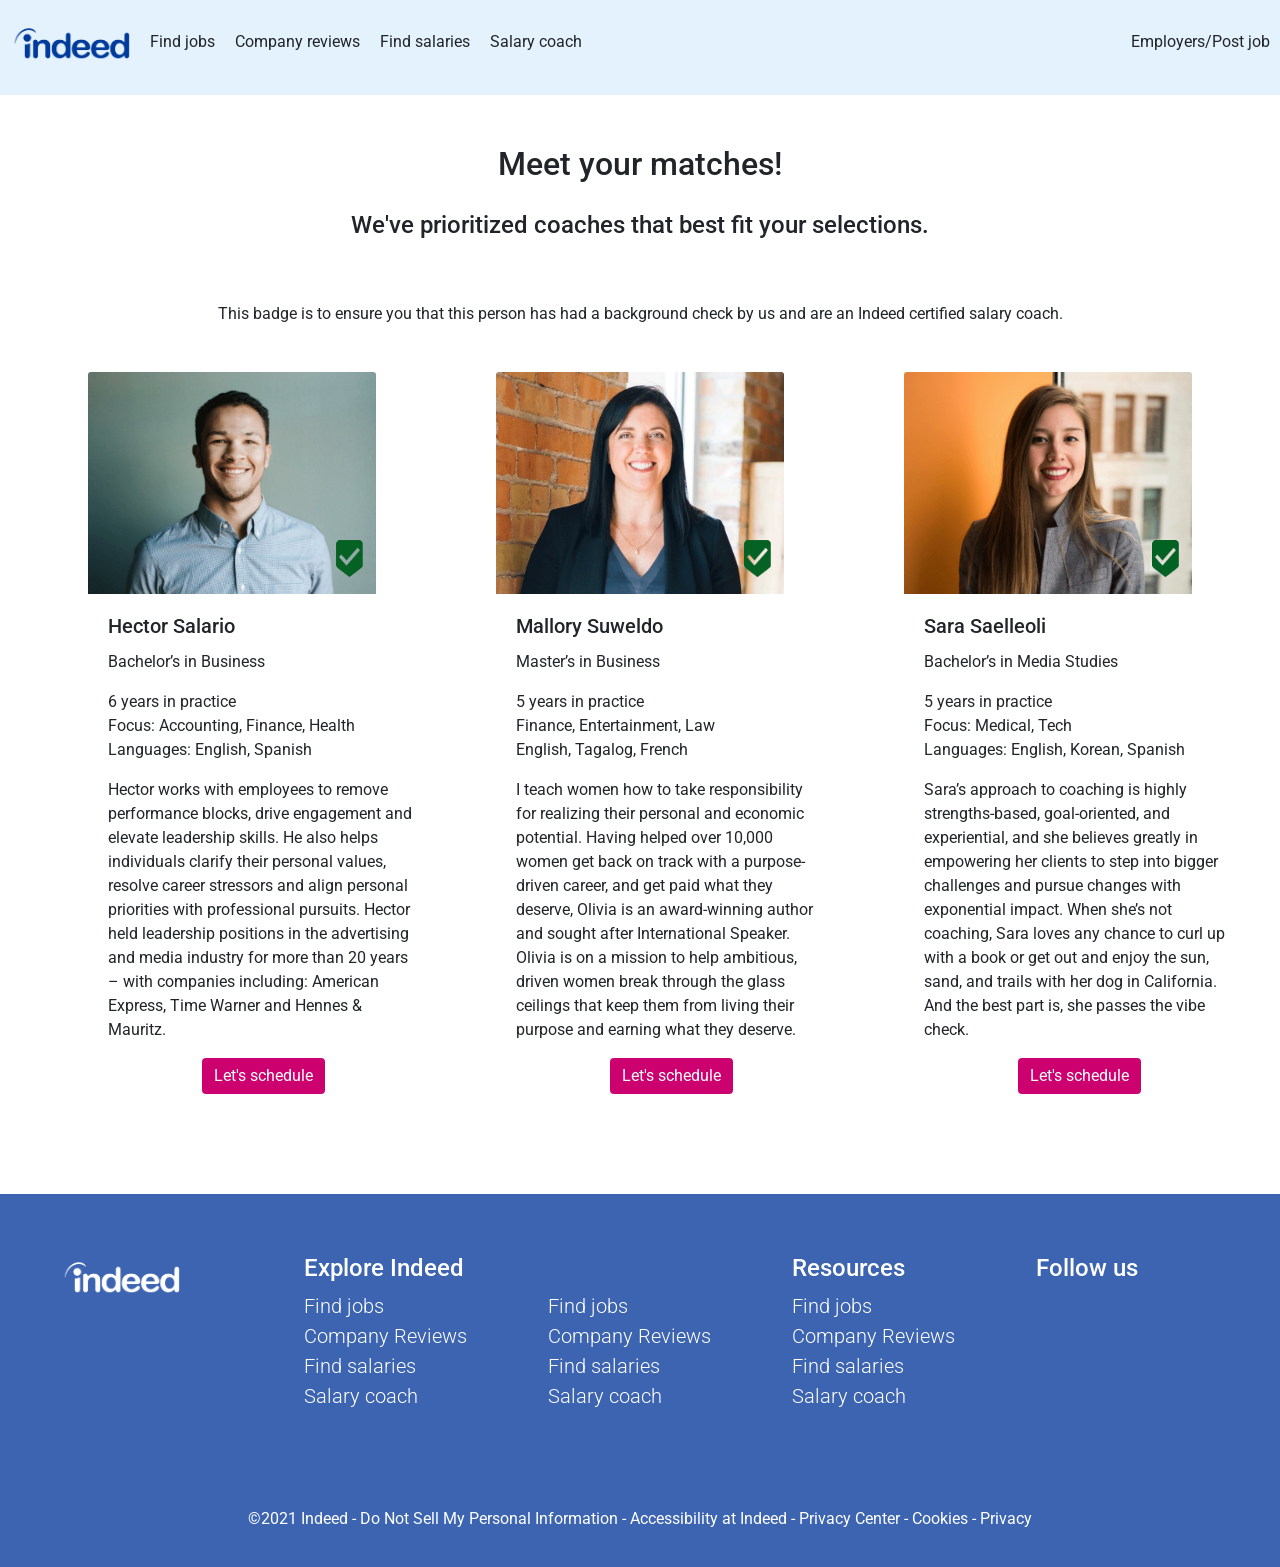
==== commit e29dc1b3: "updated logo styling" ====
--- a/index.html
+++ b/index.html
@@ -1,6 +1,26 @@
 <!DOCTYPE html>
 <html lang="en"></html>
 <head>
+    <!-- Global site tag (gtag.js) - Google Analytics -->
+<script async src="https://www.googletagmanager.com/gtag/js?id=G-GCWVD6XJMP"></script>
+<script>
+  window.dataLayer = window.dataLayer || [];
+  function gtag(){dataLayer.push(arguments);}
+  gtag('js', new Date());
+
+  gtag('config', 'G-GCWVD6XJMP');
+</script>
+    <!-- Hotjar Tracking Code for https://yixiaoli06.github.io/final-project-salary-coach-feature/ -->
+<script>
+    (function(h,o,t,j,a,r){
+        h.hj=h.hj||function(){(h.hj.q=h.hj.q||[]).push(arguments)};
+        h._hjSettings={hjid:2657916,hjsv:6};
+        a=o.getElementsByTagName('head')[0];
+        r=o.createElement('script');r.async=1;
+        r.src=t+h._hjSettings.hjid+j+h._hjSettings.hjsv;
+        a.appendChild(r);
+    })(window,document,'https://static.hotjar.com/c/hotjar-','.js?sv=');
+</script>
     <meta charset="UTF-8">
     <meta http-equiv="X-UA-Compatible" content="IE=edge">
     <meta name="viewport" content="width=device-width, initial-scale=1.0">
@@ -17,7 +37,7 @@
 </head>
     <nav class="nav" style="background-color: #e3f2fd;">
         <ul class="ul">
-            <li class="li">
+            <li class="li" id="logo">
             <img src="images/Indeed_2021_Logo_RGB_Blue.png" style="width:130px; height:50px;" alt="indeed-logo-dark">
             </li>
             <li class="li">Find jobs
--- a/style.css
+++ b/style.css
@@ -27,6 +27,11 @@
 
 .nav{
 height: 95px;
+}
+
+#logo{
+padding: 0px;
+margin-left: 10px;
 }
 
 .nav li{
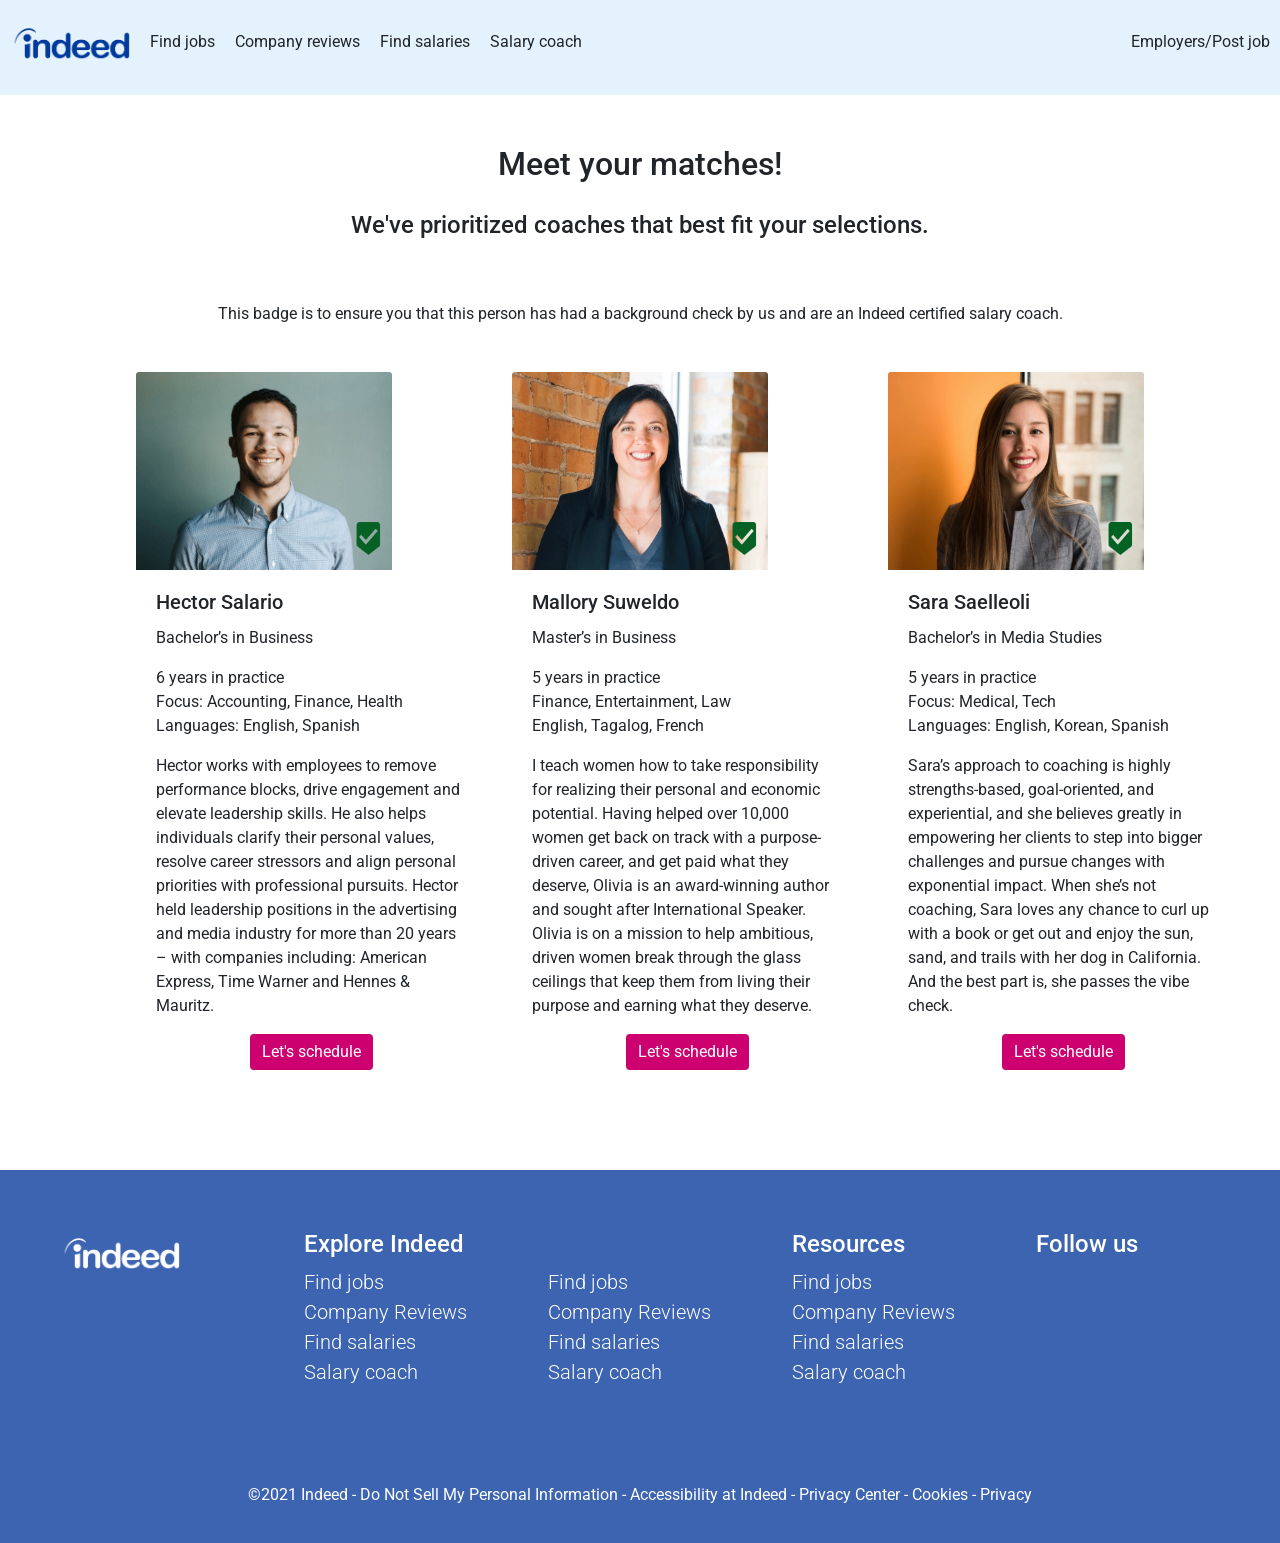
==== commit 350e3318: "updated media query" ====
--- a/index.html
+++ b/index.html
@@ -64,7 +64,7 @@
 <section>
 <section>
     <div class="coach-selections">
-        <div class="coach" style="width: 18rem;">
+        <div class="coach" style="width: 16rem;">
             <img src="images/coach-hector-badge.png" class="card-img-top" alt="hector">
             <div class="card-body">
                 <h5 class="card-title">Hector Salario</h5>
@@ -76,7 +76,7 @@
                 </div>
             </div>
         </div>
-        <div class="coach" style="width: 18rem;">
+        <div class="coach" style="width: 16rem;">
             <img src="images/coach-mallory-badge.png" class="card-img-top" alt="mallory">
             <div class="card-body">
                 <h5 class="card-title">Mallory Suweldo</h5>
@@ -88,7 +88,7 @@
                 </div>
             </div>
         </div>
-        <div class="coach" style="width: 18rem;">
+        <div class="coach" style="width: 16rem;">
             <img src="images/coach-sara-badge.png" class="card-img-top" alt="sara">
             <div class="card-body">
                 <h5 class="card-title">Sara Saelleoli</h5>
--- a/style.css
+++ b/style.css
@@ -140,4 +140,93 @@
 color: white;
 text-align: center;
 justify-content: center;
-}+}
+
+
+@media only screen and (max-device-width: 480px){
+    .nav li{
+    display: flex;
+    flex-direction: columns;
+    font-size: 16px;
+    padding: 0px;
+    float: left;
+    text-align: center;
+    margin-top: 5%;
+    }
+
+    ul{
+    width: 40%;
+    text-align: center;
+    padding: 5% 0% 0% 0%;
+    }
+
+    #upper-right{
+    float: left;
+    padding: 0px;
+    }
+    section{
+    padding: 0px;
+    margin:auto;
+    }
+
+    h1{
+    text-align: left;
+    padding: 10px;
+    }
+
+    h2{
+    margin-top: 20%;
+    }
+
+    h4{
+    margin-top: 10%;
+    }
+
+    .coach-selections{
+    display: flex;
+    flex-direction: row;
+    justify-content: center;
+    text-align: left;
+    }
+
+    .coach{
+    display: block;
+    margin-left: 60px;
+    margin-right: 60px;
+    width: 14rem;
+    }
+
+    .card-body{
+    width: 14rem;
+    }
+    
+    .footer{
+    padding: 0px;
+    display: flex;
+    flex-direction: column;
+    }
+    .light-logo{
+    padding: 0px;
+    width: 100%;
+    }
+    .explore-indeed{
+    padding: 0px;
+    width: 100%;
+    }
+    .explore-indeed-cont{
+    padding: 0px;
+    width: 100%;
+    }
+    .resources{
+    padding: 0px;
+    width: 100%;
+    }
+    .follow-us{
+    padding: 0px;
+    width: 100%;
+    }
+    #footerheading{
+    text-align: left;
+    }
+    }
+    
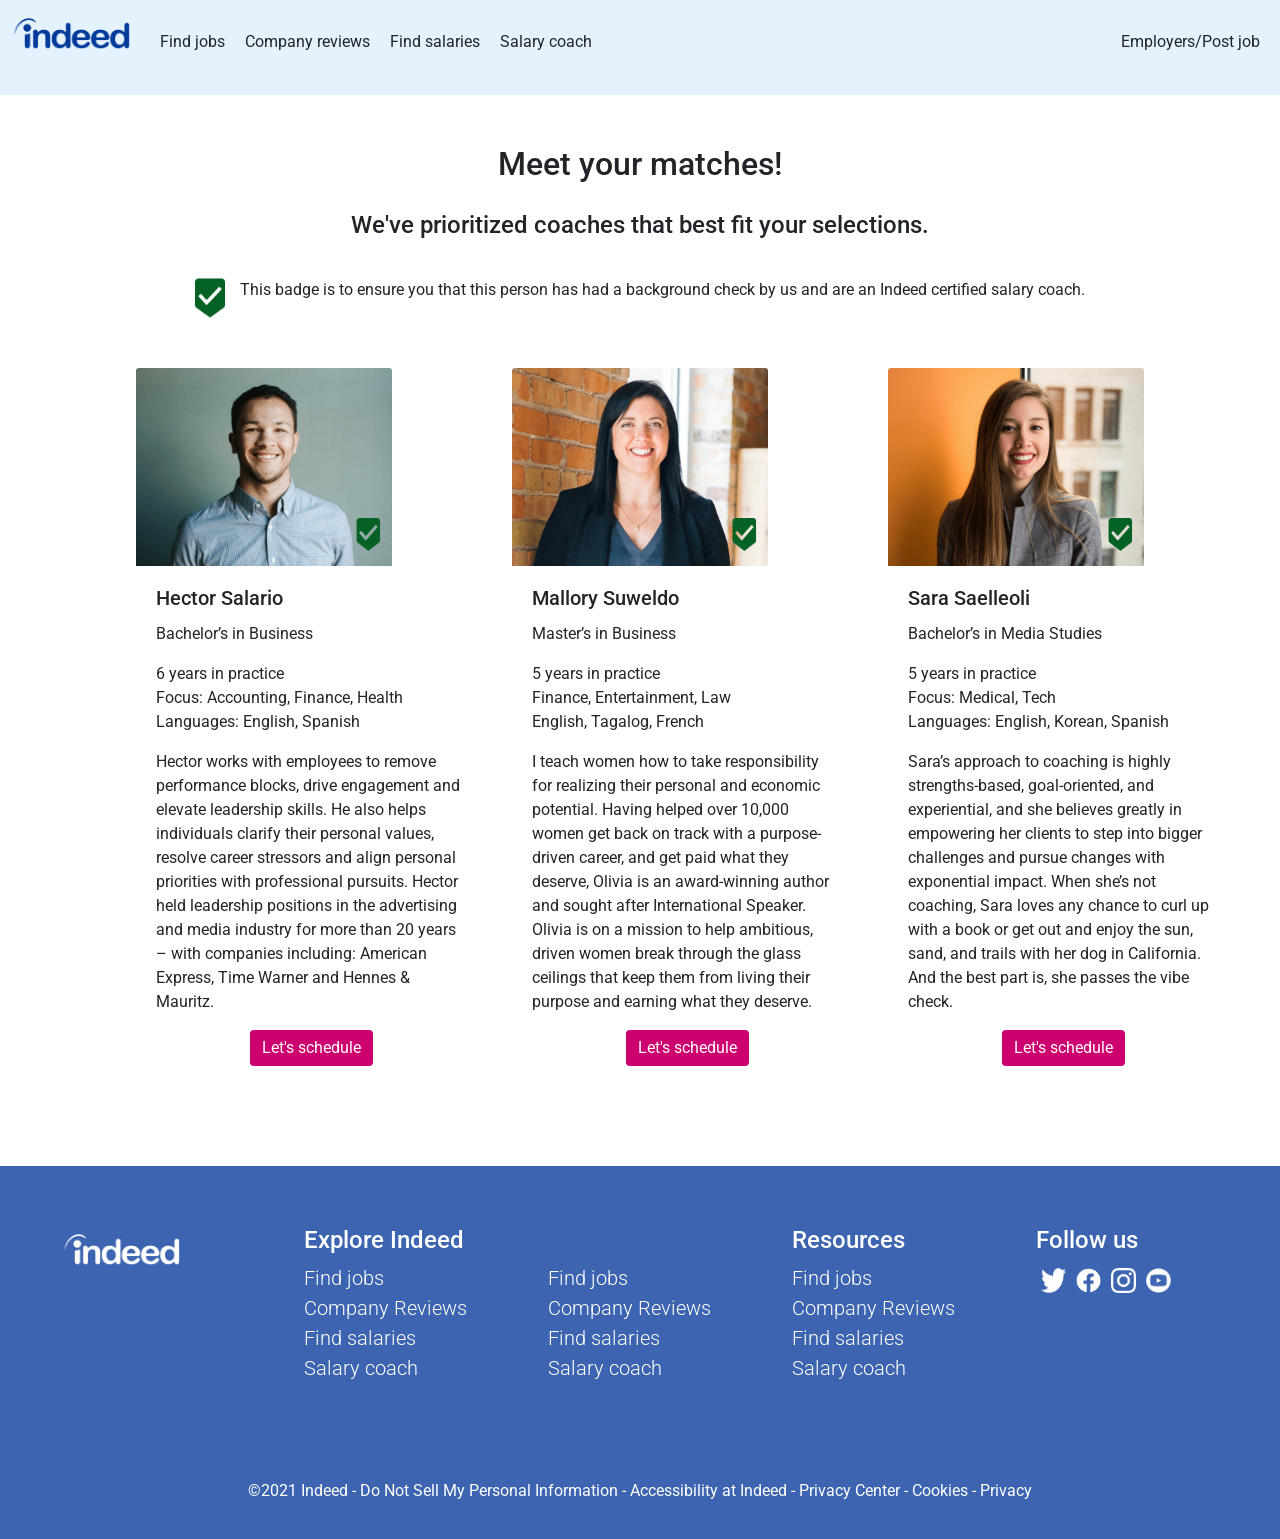
==== commit 8f5db6bc: "aligned nav bar styling across all pages" ====
--- a/index.html
+++ b/index.html
@@ -58,7 +58,7 @@
 <h2>Meet your matches!</h2>
 <h4>We've prioritized coaches that best fit your selections.</h4>
 <div class="badge-description">
-    <img>
+    <img src="images/badge-check.png" id="badge" style="width:30px; height:40px;" alt="verification-badge">
     <p>This badge is to ensure you that this person has had a background check by us and are an Indeed certified salary coach.</p>
 </div>
 <section>
@@ -121,6 +121,20 @@
         </div>
         <div class="follow-us">
             <h4 id="footerheading">Follow us</h4>
+            <div class="social-media">
+                <div class="social-media-icons">
+                  <img src="images/icon-twitter-white.png" style="width:25px; height:25px;" alt="twitter">
+                </div>
+                <div class="social-media-icons">
+                  <img src="images/icon-facebook-white.png" style="width:25px; height:25px;" alt="facebook">
+                </div>
+                <div class="social-media-icons">
+                  <img src="images/icon-instagram-white.png" style="width:25px; height:25px;" alt="instagram">
+                </div>
+                <div class="social-media-icons">
+                  <img src="images/icon-youtube-white.png" style="width:25px; height:25px;" alt="youtube">
+                </div>
+            </div>
         </div>
       </div>
       <div class="copyright">
--- a/style.css
+++ b/style.css
@@ -17,8 +17,16 @@
 }
 
 .badge-description{
-text-align: center;
-padding: 30px;
+display:flex;
+flex-direction: row;
+justify-content: center;
+text-align: center;
+padding: 30px;
+margin-bottom: 20px;
+}
+
+#badge{
+margin-right: 15px;
 }
 
 a{
@@ -37,7 +45,7 @@
 .nav li{
 display: inline-block;
 font-size: 16px;
-padding: 10px;
+padding: 20px 0px 0px 20px;
 text-align: end;
 float: left;
 }
@@ -46,15 +54,21 @@
 color: #CC006E;
 }
 
+#logo{
+padding: 0px;
+margin-left: 10px;
+}
+
 ul{
 width: 100%;
 text-align: center;
-padding: 20px 0px 0px 0px;
+padding: 10px 0px 0px 0px;
 }
 
 #upper-right{
 float: right;
-padding: 10px;
+padding: 20px 0px 0px 20px;
+margin-right: 20px;
 }
 
 .coach-selections{
@@ -127,6 +141,15 @@
 width: 100%;
 }
 
+.social-media{
+display: flex;
+flex-direction: row;
+}
+
+.social-media-icons{
+padding: 5px;
+}
+
 #footerheading{
 text-align: left;
 }
